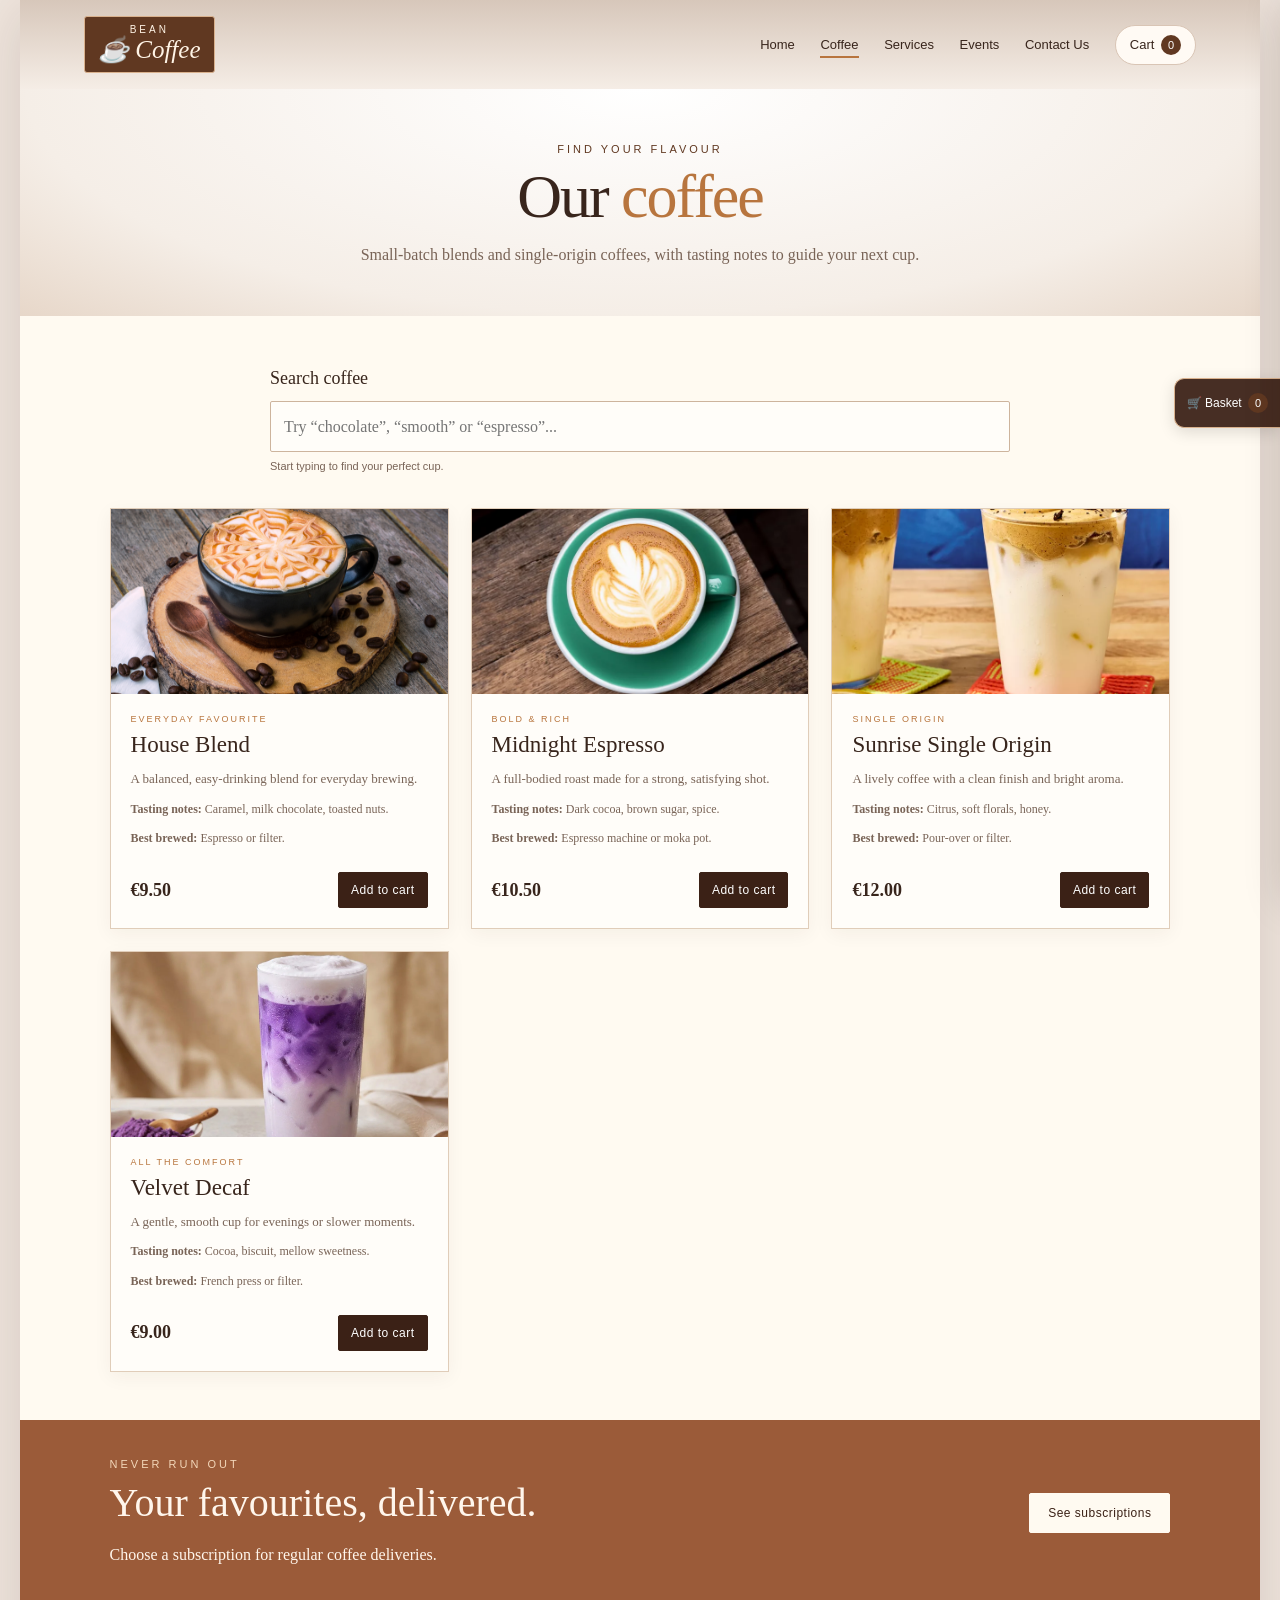
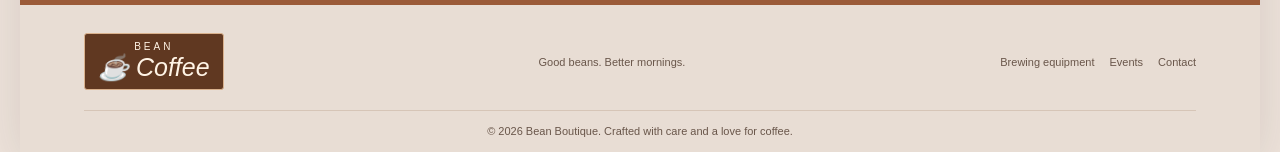
==== coffee.html @ fb702c93 "First commit - Bean Boutique website" ====
<!DOCTYPE html>
<html lang="en">

<head>
  <meta charset="UTF-8">
  <meta name="viewport" content="width=device-width, initial-scale=1">
  <title>Coffee Selection | Bean Boutique</title>
  <link rel="stylesheet" href="style.css">
  <script src="script.js" defer></script>
</head>

<body data-page="coffee">
  <div class="site-shell">
    <header class="site-header">
      <a class="logo" href="index.html"><small>BEAN</small><span>☕ Coffee</span></a>
      <button class="nav-toggle" aria-label="Open navigation" aria-expanded="false">☰</button>
      <nav class="main-nav" aria-label="Main navigation">
        <a href="index.html">Home</a>
        <a class="active" href="coffee.html">Coffee</a>
        <a href="services.html">Services</a>
        <a href="events.html">Events</a>
        <a href="contact.html">Contact Us</a>
        <a class="nav-cart" href="cart.html">Cart <span class="cart-count">0</span></a>
      </nav>
    </header>


    <main>
      <section class="page-hero">
        <p class="eyebrow">Find your flavour</p>
        <h1>Our <em>coffee</em></h1>
        <p>Small-batch blends and single-origin coffees, with tasting notes to guide your next cup.</p>
      </section>

      <section class="section">
        <div class="search-row">
          <label class="search-label" for="product-search">Search coffee</label>
          <input id="product-search" class="search-input" type="search"
            placeholder="Try “chocolate”, “smooth” or “espresso”..." data-search>
          <p class="search-hint" aria-live="polite">Start typing to find your perfect cup.</p>
        </div>

        <div class="product-grid" id="coffee-products">
          <article class="product-card" data-product-card data-name="House Blend"
            data-description="Balanced, smooth, caramel, chocolate, espresso filter" data-id="house-blend"
            data-price="9.50">

            <img src="images/19.jpg" alt="Roasted coffee beans">

            <div class="product-body">
              <p class="product-type">EVERYDAY FAVOURITE</p>
              <h2>House Blend</h2>
              <p>A balanced, easy-drinking blend for everyday brewing.</p>
              <p class="tasting"><strong>Tasting notes:</strong> Caramel, milk chocolate, toasted nuts.</p>
              <p class="tasting"><strong>Best brewed:</strong> Espresso or filter.</p>

              <div class="product-bottom">
                <strong>€9.50</strong>
                <button class="button add-to-cart" type="button">Add to cart</button>
              </div>
            </div>
          </article>

          <article class="product-card" data-product-card data-name="Midnight Espresso"
            data-description="Bold dark cocoa brown sugar espresso moka pot" data-id="midnight-espresso"
            data-price="10.50">
            <img src="images/16.webp" alt="Dark espresso coffee">

            <div class="product-body">
              <p class="product-type">BOLD & RICH</p>
              <h2>Midnight Espresso</h2>
              <p>A full-bodied roast made for a strong, satisfying shot.</p>
              <p class="tasting"><strong>Tasting notes:</strong> Dark cocoa, brown sugar, spice.</p>
              <p class="tasting"><strong>Best brewed:</strong> Espresso machine or moka pot.</p>

              <div class="product-bottom">
                <strong>€10.50</strong>
                <button class="button add-to-cart" type="button">Add to cart</button>
              </div>
            </div>
          </article>

          <article class="product-card" data-product-card data-name="Sunrise Single Origin"
            data-description="Bright citrus floral honey pour over filter" data-id="sunrise-origin" data-price="12.00">

            <img src="images/17.webp" alt="Fresh coffee in a cup">

            <div class="product-body">
              <p class="product-type">SINGLE ORIGIN</p>
              <h2>Sunrise Single Origin</h2>
              <p>A lively coffee with a clean finish and bright aroma.</p>
              <p class="tasting"><strong>Tasting notes:</strong> Citrus, soft florals, honey.</p>
              <p class="tasting"><strong>Best brewed:</strong> Pour-over or filter.</p>
              <div class="product-bottom">
                <strong>€12.00</strong>
                <button class="button add-to-cart" type="button">Add to cart</button>
              </div>
            </div>
          </article>


          <article class="product-card" data-product-card data-name="Velvet Decaf"
            data-description="Smooth decaf cocoa biscuit French press filter" data-id="velvet-decaf" data-price="9.00">

            <img src="images/18.webp" alt="Coffee served over ice">

            <div class="product-body">
              <p class="product-type">ALL THE COMFORT</p>
              <h2>Velvet Decaf</h2>
              <p>A gentle, smooth cup for evenings or slower moments.</p>
              <p class="tasting"><strong>Tasting notes:</strong> Cocoa, biscuit, mellow sweetness.</p>
              <p class="tasting"><strong>Best brewed:</strong> French press or filter.</p>

              <div class="product-bottom">
                <strong>€9.00</strong>
                <button class="button add-to-cart" type="button">Add to cart</button>
              </div>
            </div>
          </article>
        </div>

        <p class="empty-search" hidden>No coffee matched that search. Try another word.</p>
      </section>

      <section class="offer-banner">
        <div>
          <p class="eyebrow light">Never run out</p>
          <h2>Your favourites, delivered.</h2>
          <p>Choose a subscription for regular coffee deliveries.</p>
        </div>
        <a class="button button-light" href="offers.html">See subscriptions</a>
      </section>
    </main>

    <footer class="site-footer">
      <div class="footer-top">
        <a class="logo" href="index.html"><small>BEAN</small><span>☕ Coffee</span></a>
        <p>Good beans. Better mornings.</p>
        <div class="footer-links">
          <a href="services.html">Brewing equipment</a>
          <a href="events.html">Events</a>
          <a href="contact.html">Contact</a>
        </div>
      </div>

      <p class="copyright">© 2026 Bean Boutique. Crafted with care and a love for coffee.</p>
    </footer>
  </div>
</body>

</html>
---- style.css ----
:root {
  --dark: #3b2116;
  --brown: #603821;
  --caramel: #b8753e;
  --cream: #fffaf1;
  --muted: #796457;
  --pale: #f4e9dd;
  --line: #e5d2b9;
}

* {
  box-sizing: border-box;
}

html {
  scroll-behavior: smooth;
}

body {
  margin: 0;
  background: #eee4dc;
  color: #38251c;
  font-family: Georgia, "Times New Roman", serif;
  line-height: 1.6;
}

a {
  color: inherit;
  text-decoration: none;
}

img {
  max-width: 100%;
  display: block;
}

button,
input,
textarea,
select {
  font: inherit;
}

button,
.button {
  cursor: pointer;
}

.site-shell {
  max-width: 1240px;
  margin: 0 auto;
  background: var(--cream);
  box-shadow: 0 12px 50px #3b211622;
  min-height: 100vh;
  overflow: hidden;
}

.site-header {
  min-height: 88px;
  padding: 16px clamp(18px, 5vw, 70px);
  display: flex;
  align-items: center;
  justify-content: space-between;
  gap: 24px;
  background: linear-gradient(#d7c7ba, #f5ede6);
}

.logo {
  display: inline-flex;
  flex-direction: column;
  align-items: center;
  justify-content: center;
  background: var(--brown);
  color: #fff4e6;
  padding: 7px 13px;
  border: 1px solid #d9b18d;
  border-radius: 3px;
  min-width: 130px;
  line-height: 1.2;
}

.logo small {
  font: 10px Arial, sans-serif;
  letter-spacing: 3px;
}

.logo span {
  font-style: italic;
  font-size: 25px;
}

.main-nav {
  display: flex;
  align-items: center;
  justify-content: flex-end;
  gap: clamp(12px, 2vw, 27px);
  flex-wrap: wrap;
  font: 13px Arial, sans-serif;
}

.main-nav a {
  padding: 9px 0;
  position: relative;
  white-space: nowrap;
}

.main-nav a:not(.nav-cart)::after {
  content: "";
  position: absolute;
  left: 0;
  bottom: 3px;
  width: 0;
  height: 2px;
  background: var(--caramel);
  transition: width .25s;
}

.main-nav a:hover::after,
.main-nav a.active::after {
  width: 100%;
}

.main-nav .nav-cart {
  background: #fffaf4;
  border: 1px solid #d9c5b5;
  border-radius: 30px;
  padding: 9px 14px;
}

.cart-count {
  display: inline-flex;
  min-width: 20px;
  height: 20px;
  align-items: center;
  justify-content: center;
  background: var(--brown);
  color: white;
  border-radius: 50%;
  font-size: 11px;
  margin-left: 3px;
}

.nav-toggle {
  display: none;
  border: 1px solid var(--brown);
  background: transparent;
  color: var(--brown);
  padding: 7px 10px;
  font-size: 20px;
}

.hero {
  display: grid;
  grid-template-columns: 1fr 1fr;
  align-items: center;
  gap: 35px;
  padding: 48px clamp(24px, 7vw, 95px) 68px;
  background: radial-gradient(ellipse at 70% 35%, #fff 0, #fff 25%, #f5eee7 68%, #e7d7c9 100%);
}

.hero-copy {
  max-width: 480px;
}

.eyebrow {
  margin: 0 0 10px;
  font: 11px Arial, sans-serif;
  letter-spacing: 3px;
  text-transform: uppercase;
  color: var(--brown);
}

.eyebrow.light {
  color: #f3d7b9;
}

h1 {
  font-size: clamp(42px, 6vw, 72px);
  font-weight: 400;
  line-height: 1.02;
  letter-spacing: -2px;
  margin: 10px 0 18px;
}

h1 em,
.page-hero h1 em {
  color: var(--caramel);
  font-style: normal;
}

.hero h1 em {
  display: block;
}

.tagline {
  font-size: 15px;
  letter-spacing: 1px;
}

.hero-copy p {
  color: #715c4d;
  width: 440px;
}

.button-row {
  display: flex;
  align-items: center;
  flex-wrap: wrap;
  gap: 18px;
  margin-top: 24px;
}

.button {
  display: inline-block;
  border: 1px solid var(--dark);
  border-radius: 2px;
  background: var(--dark);
  color: white;
  padding: 12px 18px;
  font: 12px Arial, sans-serif;
  letter-spacing: .5px;
  text-align: center;
  transition: background .2s, transform .2s;
}

.button:hover {
  background: var(--caramel);
  border-color: var(--caramel);
  transform: translateY(-2px);
}

.button-light {
  background: var(--cream);
  color: var(--dark);
  border-color: var(--cream);
}

.button-light:hover {
  background: #f1d8bf;
  border-color: #f1d8bf;
  color: var(--dark);
}

.text-link {
  display: inline-block;
  font: 12px Arial, sans-serif;
  border-bottom: 1px solid var(--caramel);
  padding-bottom: 4px;
}

.text-link:hover {
  color: var(--caramel);
}

.slideshow {
  position: relative;
  height: 360px;
  overflow: hidden;
  background: #e4d3c2;
}

.slide {
  position: absolute;
  inset: 0;
  width: 100%;
  height: 100%;
  object-fit: contain;
  opacity: 0;
  transition: opacity .8s ease;
  padding: 12px;
}

.slide.active {
  opacity: 1;
}

.slide-caption {
  position: absolute;
  left: 18px;
  bottom: 18px;
  display: flex;
  flex-direction: column;
  background: #fffaf1e8;
  padding: 10px 14px;
}

.slide-caption span {
  font: 9px Arial, sans-serif;
  letter-spacing: 2px;
}

.slide-caption strong {
  font-size: 20px;
  font-weight: 400;
}

.feature-strip {
  position: relative;
  z-index: 2;
  width: min(88%, 980px);
  margin: -25px auto 0;
  display: grid;
  grid-template-columns: repeat(3, 1fr);
  background: #fff8e9;
  border: 4px solid #8c5a37;
  outline: 1px solid #d5b48c;
  border-radius: 14px;
  box-shadow: 0 8px 18px #35190f20;
}

.feature-tile {
  display: flex;
  align-items: center;
  justify-content: center;
  gap: 13px;
  padding: 16px 10px;
}

.feature-tile+.feature-tile {
  border-left: 1px solid var(--line);
}

.feature-tile img {
  width: 54px;
  height: 50px;
  border-radius: 50%;
  object-fit: cover;
}

.feature-tile strong,
.feature-tile small {
  display: block;
}

.feature-tile strong {
  font-size: 14px;
  font-weight: 400;
}

.feature-tile small {
  font: 10px Arial, sans-serif;
  color: var(--muted);
  margin-top: 4px;
}

.home-band {
  margin-top: 25px;
  padding: 48px clamp(24px, 7vw, 95px);
  background: repeating-linear-gradient(90deg, #4a2919 0, #4a2919 3px, #593521 24px);
  color: #f9e9d7;
  display: grid;
  grid-template-columns: 1fr .9fr;
  align-items: center;
  gap: 40px;
}

.home-band h2,
.offer-banner h2 {
  font-size: clamp(28px, 4vw, 40px);
  font-weight: 400;
  line-height: 1.15;
  margin: 8px 0 12px;
}

.home-band p:not(.eyebrow) {
  color: #e2cdb8;
  max-width: 500px;
}

.home-band img {
  width: 100%;
  height: 245px;
  object-fit: cover;
  border: 5px solid #fffaf1;
}

.section {
  padding: 48px clamp(22px, 7vw, 90px);
}

.intro-grid {
  display: grid;
  grid-template-columns: 1fr 1fr;
  gap: 45px;
  align-items: center;
}

.intro-grid h2 {
  font-size: clamp(28px, 4vw, 40px);
  line-height: 1.15;
  font-weight: 400;
  margin: 0;
}

.intro-grid p {
  color: var(--muted);
}

.offer-banner {
  margin: 0;
  padding: 38px clamp(24px, 7vw, 90px);
  display: flex;
  justify-content: space-between;
  align-items: center;
  gap: 25px;
  background: #9b5b39;
  color: #fff6ec;
}

.offer-banner p:not(.eyebrow) {
  margin-bottom: 0;
}

.site-footer {
  padding: 28px clamp(20px, 5vw, 65px) 15px;
  background: #e8ddd4;
  color: #69564a;
  font: 11px Arial, sans-serif;
}

.footer-top {
  display: flex;
  align-items: center;
  justify-content: space-between;
  gap: 20px;
  flex-wrap: wrap;
}

.footer-top>p {
  max-width: 240px;
}

.footer-links {
  display: flex;
  gap: 15px;
  flex-wrap: wrap;
}

.footer-links a:hover {
  color: var(--caramel);
}

.copyright {
  border-top: 1px solid #d6c5b7;
  padding-top: 14px;
  margin: 20px 0 0;
  text-align: center;
}

.page-hero {
  padding: 54px 22px 48px;
  text-align: center;
  background: radial-gradient(ellipse at top, #fff 0, #f5eee7 70%, #e7d7c9 100%);
}

.page-hero h1 {
  font-size: clamp(40px, 6vw, 62px);
  margin: 5px 0 14px;
}

.page-hero p:last-child {
  max-width: 640px;
  margin: 0 auto;
  color: var(--muted);
}

.search-row {
  max-width: 740px;
  margin: 0 auto 30px;
}

.search-label {
  display: block;
  font-size: 18px;
  margin-bottom: 8px;
}

.search-input,
.form-card input,
.form-card textarea,
.form-card select,
.email-form input {
  width: 100%;
  padding: 12px 13px;
  border: 1px solid #cdb49d;
  background: #fffdf9;
  color: var(--dark);
  border-radius: 2px;
}

.search-input:focus,
.form-card input:focus,
.form-card textarea:focus,
.form-card select:focus {
  outline: 2px solid #b8753e55;
  border-color: var(--caramel);
}

.search-hint {
  min-height: 18px;
  margin: 8px 0 0;
  font: 11px Arial, sans-serif;
  color: var(--muted);
}

.product-grid {
  display: grid;
  grid-template-columns: repeat(3, minmax(0, 1fr));
  gap: 22px;
}

.product-card {
  display: flex;
  flex-direction: column;
  border: 1px solid #e0cdb9;
  background: #fffdf9;
  box-shadow: 0 5px 18px #4425150d;
}

.product-card>img {
  width: 100%;
  height: 185px;
  object-fit: cover;
  background: var(--pale);
}

.product-body {
  display: flex;
  flex-direction: column;
  flex: 1;
  padding: 20px;
}

.product-type {
  font: 9px Arial, sans-serif;
  letter-spacing: 2px;
  color: var(--caramel);
  margin: 0 0 7px;
}

.product-body h2,
.event-card h2 {
  font-size: 23px;
  font-weight: 400;
  line-height: 1.2;
  margin: 0 0 10px;
}

.product-body>p:not(.product-type) {
  font-size: 13px;
  color: var(--muted);
  margin: 0 0 10px;
}

.product-body .tasting {
  font-size: 12px !important;
}

.product-bottom {
  display: flex;
  align-items: center;
  justify-content: space-between;
  gap: 12px;
  margin-top: auto;
  padding-top: 14px;
}

.product-bottom>strong {
  font-size: 18px;
}

.product-bottom .button {
  padding: 10px 12px;
}

.empty-search {
  text-align: center;
  padding: 25px;
  color: var(--muted);
}

.notice-box {
  margin: 0 clamp(22px, 7vw, 90px) 45px;
  padding: 28px;
  background: #f2e5d8;
  text-align: center;
}

.notice-box h2 {
  font-weight: 400;
}

.cart-layout {
  display: grid;
  grid-template-columns: 1.6fr .8fr;
  gap: 28px;
  align-items: start;
}

.cart-items {
  display: grid;
  gap: 13px;
}

.cart-item {
  display: grid;
  grid-template-columns: 1fr auto;
  gap: 16px;
  align-items: center;
  padding: 18px;
  border: 1px solid var(--line);
  background: #fffdf9;
}

.cart-item h2 {
  font-size: 19px;
  font-weight: 400;
  margin: 0 0 4px;
}

.cart-item p {
  margin: 0;
  font: 12px Arial, sans-serif;
  color: var(--muted);
}

.cart-item-actions {
  display: flex;
  align-items: center;
  gap: 9px;
  margin-top: 10px;
}

.quantity-button {
  border: 1px solid var(--line);
  background: var(--pale);
  color: var(--dark);
  width: 28px;
  height: 28px;
}

.remove-button,
.text-button {
  border: 0;
  background: transparent;
  color: #8c4329;
  cursor: pointer;
  font: 12px Arial, sans-serif;
  text-decoration: underline;
}

.cart-summary {
  padding: 24px;
  background: #f2e5d8;
}

.cart-summary h2 {
  font-weight: 400;
  margin-top: 0;
}

.summary-line {
  display: flex;
  justify-content: space-between;
  border-top: 1px solid #d6c2af;
  padding-top: 15px;
}

.full-width {
  width: 100%;
  margin-top: 10px;
}

.small-section {
  padding-top: 0;
}

.form-message {
  font: 12px Arial, sans-serif;
  color: var(--brown);
}

.event-layout {
  display: grid;
  grid-template-columns: 1.2fr .8fr;
  gap: 28px;
  align-items: start;
}

.event-list {
  display: grid;
  gap: 17px;
}

.event-card {
  display: grid;
  grid-template-columns: 76px 1fr;
  gap: 18px;
  padding: 22px;
  border: 1px solid var(--line);
  background: #fffdf9;
}

.event-date {
  display: flex;
  flex-direction: column;
  align-items: center;
  justify-content: center;
  height: 76px;
  background: var(--brown);
  color: white;
}

.event-date span {
  font-size: 30px;
  line-height: 1;
}

.event-date small {
  font: 10px Arial, sans-serif;
  letter-spacing: 2px;
  margin-top: 6px;
}

.event-card p:not(.product-type) {
  font-size: 13px;
  color: var(--muted);
}

.event-meta {
  font: 11px Arial, sans-serif !important;
}

.form-card {
  padding: 25px;
  background: #fffdf9;
  border: 1px solid var(--line);
  box-shadow: 0 5px 18px #4425150d;
}

.form-card h2 {
  margin: 0 0 10px;
  font-weight: 400;
  font-size: 27px;
}

.form-card>p:not(.eyebrow) {
  font-size: 13px;
  color: var(--muted);
}

.form-card label {
  display: block;
  margin: 14px 0 6px;
  font: 12px Arial, sans-serif;
}

.form-card textarea {
  resize: vertical;
}

.two-fields {
  display: grid;
  grid-template-columns: 1fr 1fr;
  gap: 12px;
}

.fine-print {
  color: #8b796c;
  font: 10px/1.6 Arial, sans-serif;
}

.form-trap {
  position: absolute;
  left: -10000px;
  width: 1px;
  height: 1px;
  overflow: hidden;
}

.contact-grid {
  display: grid;
  grid-template-columns: .9fr 1.1fr;
  gap: 28px;
  align-items: start;
}

.checkbox-line {
  display: flex !important;
  align-items: flex-start;
  gap: 8px;
  line-height: 1.4;
}

.checkbox-line input {
  width: auto;
  margin-top: 3px;
}

.contact-side {
  display: grid;
  gap: 17px;
}

.contact-info,
.widget-card {
  padding: 22px;
  background: #f5eade;
  border: 1px solid var(--line);
}

.contact-info h2,
.widget-card h2 {
  font-weight: 400;
  margin: 0 0 10px;
  font-size: 23px;
}

.contact-info p,
.widget-card p {
  font-size: 13px;
  color: var(--muted);
}

.map-frame {
  height: 250px;
  overflow: hidden;
  border: 1px solid #d1bca8;
  background: #e5d8ca;
}

.map-frame iframe {
  width: 100%;
  height: 100%;
  border: 0;
}

.social-button {
  display: inline-block;
  padding: 10px 15px;
  background: #315b9a;
  color: white;
  font: 12px Arial, sans-serif;
}

.security-badge {
  display: inline-block;
  padding: 7px 10px;
  background: #e3eddd;
  color: #315a2d;
  font: 11px Arial, sans-serif;
}

.promo-card {
  display: flex;
  align-items: center;
  justify-content: space-between;
  gap: 20px;
  padding: 28px;
  background: var(--brown);
  color: white;
}

.promo-card h2 {
  font-size: 27px;
  font-weight: 400;
  margin: 5px 0;
}

.promo-card p:not(.eyebrow) {
  color: #f1dfce;
}

.center-heading {
  text-align: center;
  font-weight: 400;
  font-size: 30px;
  margin: 42px 0 22px;
}

.subscription-grid {
  display: grid;
  grid-template-columns: repeat(3, 1fr);
  gap: 20px;
}

.subscription-card {
  display: flex;
  flex-direction: column;
  padding: 24px;
  border: 1px solid var(--line);
  background: #fffdf9;
}

.subscription-card h2 {
  font-size: 26px;
  font-weight: 400;
  margin: 0;
}

.featured-plan {
  border: 2px solid var(--caramel);
  transform: translateY(-6px);
}

.plan-price {
  font-size: 25px;
  margin: 12px 0;
}

.plan-price small {
  font: 11px Arial, sans-serif;
  color: var(--muted);
}

.subscription-card ul {
  padding-left: 20px;
  color: var(--muted);
  font-size: 13px;
  flex: 1;
}

.subscription-card li {
  margin-bottom: 9px;
}

.subscribe-button {
  margin-top: 12px;
}

.subscribe-form-section {
  padding-top: 0;
  display: flex;
  justify-content: center;
}

.subscribe-form-section .form-card {
  width: min(100%, 560px);
}

.modal-backdrop {
  position: fixed;
  inset: 0;
  z-index: 20;
  display: flex;
  align-items: center;
  justify-content: center;
  padding: 18px;
  background: #1d100acc;
}

.modal-backdrop[hidden] {
  display: none;
}

.modal-card {
  position: relative;
  width: min(100%, 440px);
  padding: 38px 32px 30px;
  text-align: center;
  background: #fff8ed;
  border: 1px solid #c9a27c;
  box-shadow: 0 22px 80px #0005;
}

.modal-card h2 {
  font-size: 34px;
  font-weight: 400;
  line-height: 1.05;
  margin: 12px 0;
}

.modal-card h2 em {
  color: var(--caramel);
  font-style: normal;
}

.modal-card>p:not(.eyebrow) {
  font: 13px/1.6 Arial, sans-serif;
  color: var(--muted);
}

.modal-close {
  position: absolute;
  right: 15px;
  top: 10px;
  border: 0;
  background: transparent;
  color: var(--brown);
  font-size: 27px;
  cursor: pointer;
}

.email-form {
  text-align: left;
}

.email-form label {
  display: block;
  font: 12px Arial, sans-serif;
  margin: 10px 0 6px;
}

.fine-print {
  margin-top: 12px;
}

@media (max-width: 850px) {
  .site-header {
    flex-wrap: wrap;
  }

  .nav-toggle {
    display: block;
    margin-left: auto;
  }

  .main-nav {
    display: none;
    width: 100%;
    justify-content: center;
    padding-top: 10px;
  }

  .main-nav.open {
    display: flex;
  }

  .hero {
    gap: 20px;
    padding-top: 35px;
  }

  .slideshow {
    height: 300px;
  }

  .product-grid {
    grid-template-columns: repeat(2, minmax(0, 1fr));
  }

  .contact-grid,
  .event-layout,
  .cart-layout {
    grid-template-columns: 1fr;
  }
}

@media (max-width: 600px) {
  .hero {
    grid-template-columns: 1fr;
    text-align: center;
  }

  .hero-copy {
    margin: auto;
  }

  .button-row {
    justify-content: center;
  }

  .slideshow {
    height: 260px;
  }

  .feature-strip {
    width: 92%;
    grid-template-columns: 1fr;
  }

  .feature-tile {
    justify-content: flex-start;
    padding: 12px 18px;
  }

  .feature-tile+.feature-tile {
    border-left: 0;
    border-top: 1px solid var(--line);
  }

  .home-band,
  .intro-grid {
    grid-template-columns: 1fr;
  }

  .home-band img {
    height: 200px;
  }

  .offer-banner,
  .promo-card {
    flex-direction: column;
    align-items: flex-start;
  }

  .product-grid,
  .subscription-grid {
    grid-template-columns: 1fr;
  }

  .featured-plan {
    transform: none;
  }

  .product-card>img {
    height: 220px;
  }

  .two-fields {
    grid-template-columns: 1fr;
    gap: 0;
  }

  .event-card {
    grid-template-columns: 58px 1fr;
    padding: 14px;
    gap: 12px;
  }

  .event-date {
    height: 62px;
  }

  .event-date span {
    font-size: 25px;
  }

  .footer-top {
    flex-direction: column;
    text-align: center;
  }

  .footer-links {
    justify-content: center;
  }

  .cart-item {
    grid-template-columns: 1fr;
  }

  .cart-item-actions {
    flex-wrap: wrap;
  }

  .modal-card {
    padding: 36px 22px 25px;
  }
}

@media (prefers-reduced-motion: reduce) {

  *,
  *::before,
  *::after {
    scroll-behavior: auto !important;
    transition: none !important;
  }
}


/* Transparent side basket on the Coffee and Services pages */
.basket-float-button {
  position: fixed;
  right: 0;
  top: 42%;
  z-index: 12;
  border: 1px solid #d9b18d;
  border-right: 0;
  border-radius: 10px 0 0 10px;
  background: #3b2116eF;
  color: white;
  padding: 14px 12px;
  cursor: pointer;
  font: 12px Arial, sans-serif;
  box-shadow: 0 4px 16px #0002;
}

.basket-drawer {
  position: fixed;
  top: 0;
  right: 0;
  z-index: 30;
  width: min(390px, 92vw);
  height: 100vh;
  padding: 24px;
  overflow-y: auto;
  color: var(--dark);
  background: #fffaf1ed;
  backdrop-filter: blur(12px);
  box-shadow: -12px 0 40px #24120835;
  transform: translateX(105%);
  transition: transform .25s ease;
}

.basket-drawer.open {
  transform: translateX(0);
}

.basket-drawer-top {
  display: flex;
  justify-content: space-between;
  align-items: center;
  gap: 12px;
  border-bottom: 1px solid var(--line);
  padding-bottom: 12px;
}

.basket-drawer-top h2 {
  font-size: 24px;
  font-weight: 400;
  margin: 0;
}

.basket-drawer-close {
  border: 0;
  background: transparent;
  font-size: 27px;
  cursor: pointer;
  color: var(--dark);
}

.basket-drawer-items {
  display: grid;
  gap: 12px;
  margin: 18px 0;
}

.basket-mini-item {
  display: flex;
  justify-content: space-between;
  gap: 12px;
  padding-bottom: 10px;
  border-bottom: 1px solid var(--line);
  font: 12px Arial, sans-serif;
}

.basket-drawer-total {
  display: flex;
  justify-content: space-between;
  padding: 14px 0;
  border-top: 1px solid var(--line);
}

.basket-drawer .button {
  width: 100%;
}

.basket-overlay {
  position: fixed;
  inset: 0;
  z-index: 29;
  background: #21140b55;
}

.basket-overlay[hidden] {
  display: none;
}

@media (prefers-reduced-motion: reduce) {
  .basket-drawer {
    transition: none;
  }
}
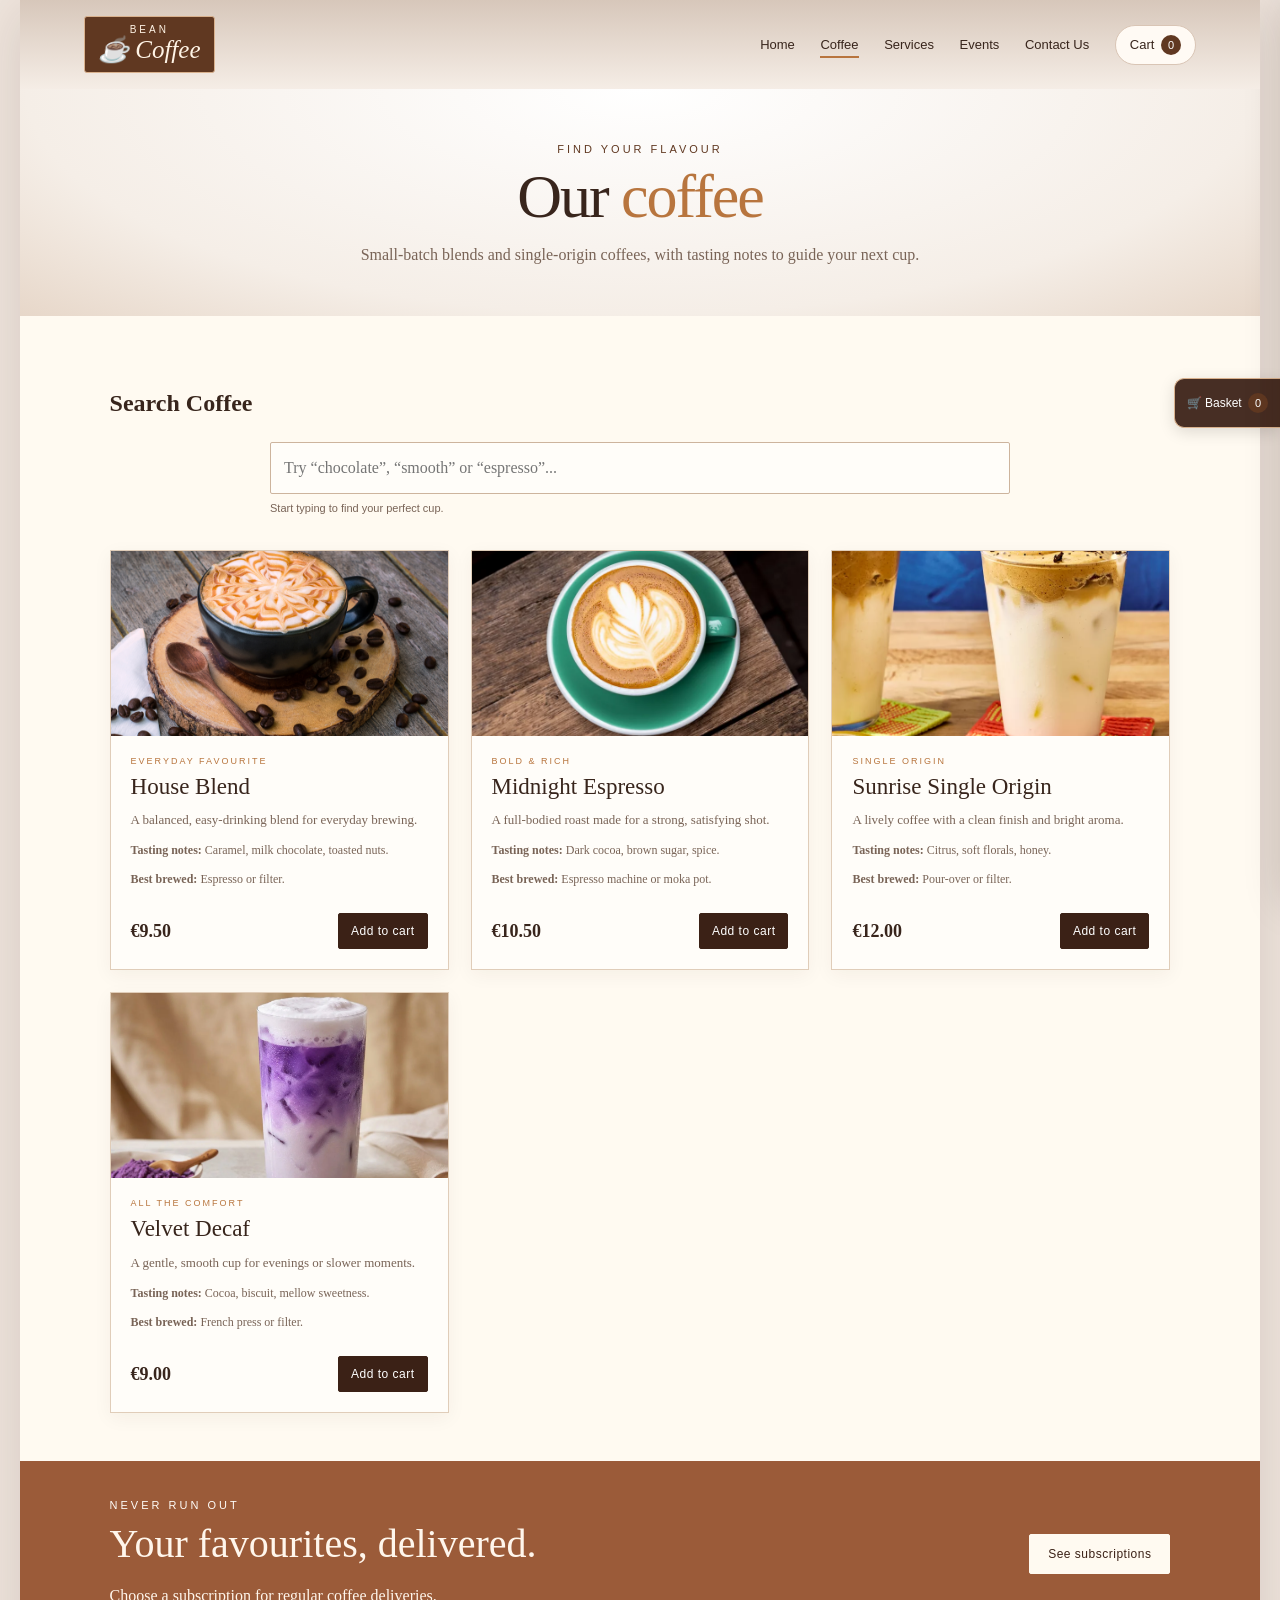
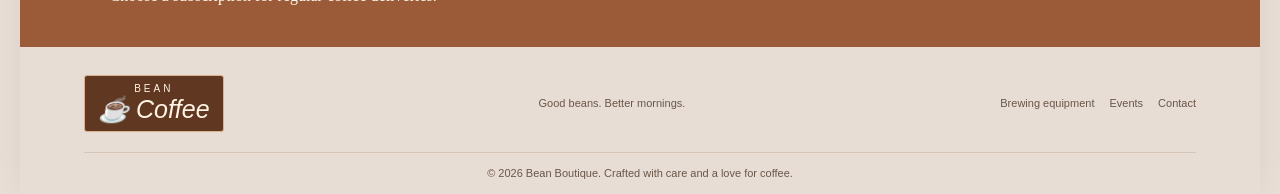
==== commit 6d419cf5: "some changes in coffee.html and style.css" ====
--- a/coffee.html
+++ b/coffee.html
@@ -33,8 +33,9 @@
       </section>
 
       <section class="section">
+        <h2>Search Coffee</h2>
         <div class="search-row">
-          <label class="search-label" for="product-search">Search coffee</label>
+
           <input id="product-search" class="search-input" type="search"
             placeholder="Try “chocolate”, “smooth” or “espresso”..." data-search>
           <p class="search-hint" aria-live="polite">Start typing to find your perfect cup.</p>
--- a/style.css
+++ b/style.css
@@ -52,10 +52,13 @@
   background: var(--cream);
   box-shadow: 0 12px 50px #3b211622;
   min-height: 100vh;
-  overflow: hidden;
+
 }
 
 .site-header {
+  position: sticky;
+  top: 0;
+  z-index: 1000;
   min-height: 88px;
   padding: 16px clamp(18px, 5vw, 70px);
   display: flex;
@@ -171,7 +174,7 @@
 }
 
 .eyebrow.light {
-  color: #f3d7b9;
+  color: #fffdf9;
 }
 
 h1 {
@@ -1046,14 +1049,23 @@
   }
 }
 
-@media (max-width: 600px) {
+@media (max-width: 850px) {
   .hero {
-    grid-template-columns: 1fr;
+    grid-template-columns: minmax(0, 1fr);
+    width: 100%;
+    max-width: 100%;
     text-align: center;
   }
 
   .hero-copy {
-    margin: auto;
+    width: 100%;
+    max-width: 100%;
+    margin: 0 auto;
+  }
+
+  .hero-copy p {
+    width: 100%;
+    max-width: 100%;
   }
 
   .button-row {
@@ -1061,7 +1073,21 @@
   }
 
   .slideshow {
-    height: 260px;
+    width: 100%;
+    max-width: 100%;
+    min-width: 0;
+  }
+
+  .site-shell,
+  main {
+    width: 100%;
+    max-width: 100%;
+    min-width: 0;
+  }
+
+  .hero>*,
+  main>* {
+    min-width: 0;
   }
 
   .feature-strip {
